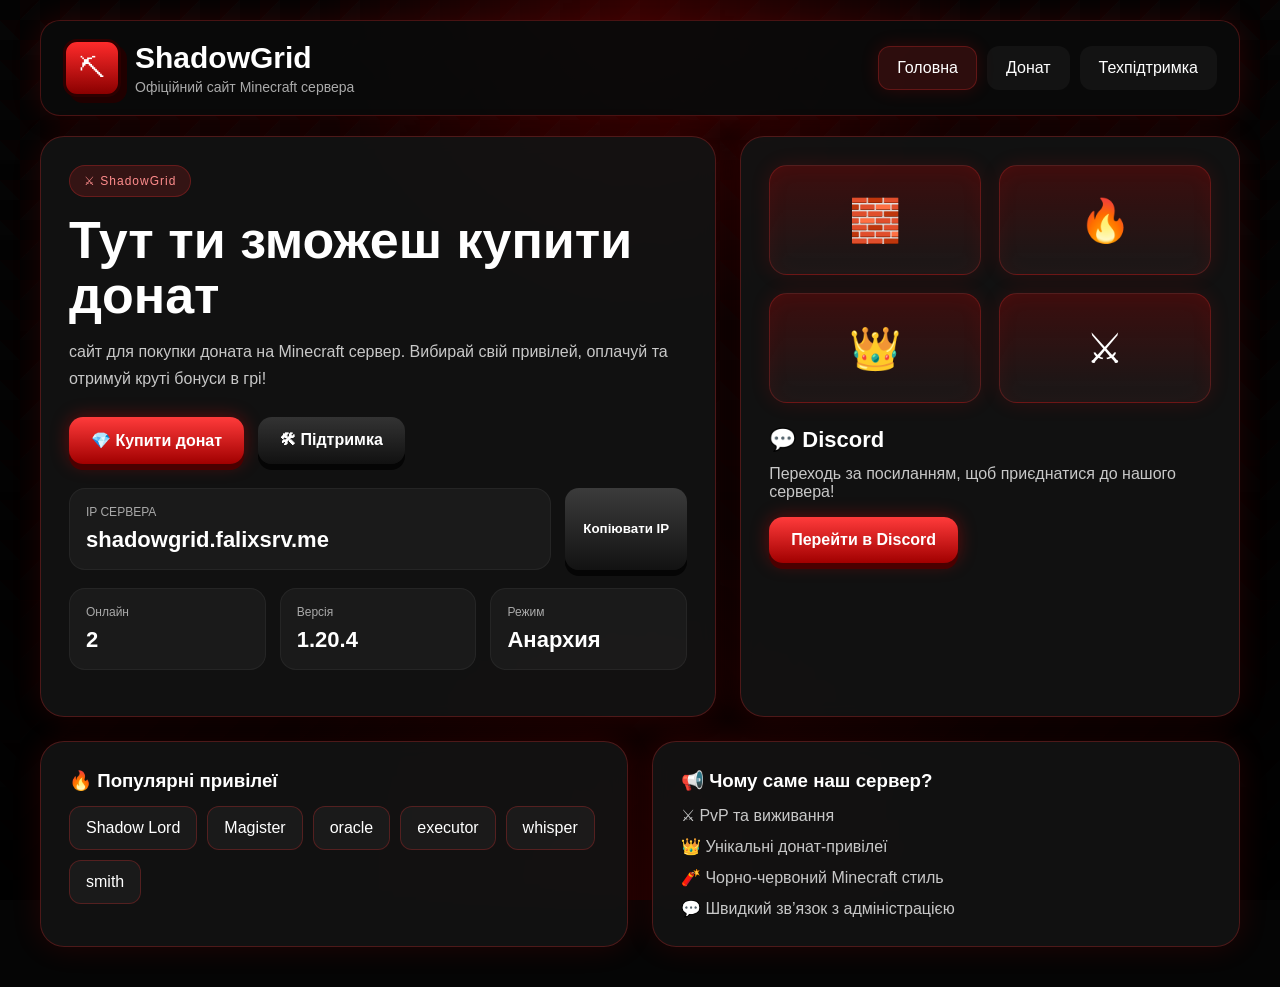
==== Index.html @ 25885146 "Add files via upload" ====
<!DOCTYPE html>
<html lang="uk">
<head>
  <meta charset="UTF-8" />

  <!-- Адаптация под телефон -->
  <meta name="viewport" content="width=device-width, initial-scale=1.0" />

  <!-- Название вкладки -->
  <title>ShadowGrid | Головна</title>

  <!-- Подключение стилей -->
  <link rel="stylesheet" href="style.css" />
</head>
<body>
  <!-- Pixel-фон -->
  <div class="pixel-bg"></div>

  <!-- Затемнение поверх фона -->
  <div class="overlay"></div>

  <!-- Шапка сайта -->
  <header class="header">
    <!-- Лого и название -->
    <div class="logo-box">
      <div class="logo-icon">⛏</div>
      <div>
        <h1>ShadowGrid</h1>
        <p>Офіційний сайт Minecraft сервера</p>
      </div>
    </div>

    <!-- Верхнее меню -->
    <nav class="nav">
      <a class="active" href="Home.html">Головна</a>
      <a href="Donate.html">Донат</a>
      <a href="Teh.html">Техпідтримка</a>
    </nav>
  </header>

  <!-- Основной контейнер -->
  <main class="container">
    <!-- Главный блок -->
    <section class="hero">
      <!-- Левая часть -->
      <div class="hero-left panel">
        <!-- Маленькая подпись -->
        <span class="badge">⚔ ShadowGrid</span>

        <!-- Главный заголовок -->
        <h2>Тут ти зможеш купити донат</h2>

        <!-- Описание -->
        <p>
          сайт для покупки доната на Minecraft сервер. Вибирай свій привілей, оплачуй та отримуй круті бонуси в грі!    
        </p>

        <!-- Кнопки -->
        <div class="hero-buttons">
          <a class="btn btn-red" href="Donate.html">💎 Купити донат</a>
          <a class="btn btn-dark" href="Teh.html">🛠 Підтримка</a>
        </div>

        <!-- Блок с IP -->
        <div class="info-grid">
          <div class="info-box">
            <span>IP СЕРВЕРА</span>

            <!-- МЕНЯТЬ IP СЕРВЕРА ЗДЕСЬ -->
            <strong id="server-ip">shadowgrid.falixsrv.me</strong>
          </div>

          <!-- Кнопка копирования IP -->
          <button class="btn btn-small" onclick="copyIp()">Копіювати IP</button>
        </div>

        <!-- Блок статуса -->
        <div class="status-grid">
          <div class="status-box">
            <span>Онлайн</span>

            <!-- Этот id нужен для script.js -->
            <strong id="players-online">0</strong>
          </div>

          <div class="status-box">
            <span>Версія</span>
            <strong>1.20.4</strong>
          </div>

          <div class="status-box">
            <span>Режим</span>
            <strong>Анархия</strong>
          </div>
        </div>
      </div>

      <!-- Правая часть -->
      <div class="hero-right panel">
        <!-- Декоративные блоки -->
        <div class="pixel-scene">
          <div class="mc-card animate-float">🧱</div>
          <div class="mc-card animate-float delay-1">🔥</div>
          <div class="mc-card animate-float delay-2">👑</div>
          <div class="mc-card animate-float delay-3">⚔</div>
        </div>

        <!-- Discord блок -->
        <div class="discord-widget">
          <h3>💬 Discord</h3>
          <p>Переходь за посиланням, щоб приєднатися до нашого сервера!</p>

          <!-- МЕНЯТЬ ССЫЛКУ DISCORD ЗДЕСЬ --> 
          <a class="btn btn-red" href="https://discord.gg/ngbp6jwStZ" target="_blank">Перейти в Discord</a>
        </div>
      </div>
    </section>

    <!-- Нижние блоки -->
    <section class="home-bottom">
      <!-- Популярные донаты -->
      <div class="panel">
        <h3>🔥 Популярні привілеї</h3>
        <div class="rank-row">
          <!-- Эти ссылки передают название доната на страницу оплаты -->
          <a href="AcceptDonate.html?rank=Shadow%20Lord">Shadow Lord</a>
          <a href="AcceptDonate.html?rank=Magister">Magister</a>
          <a href="AcceptDonate.html?rank=oracle">oracle</a>
          <a href="AcceptDonate.html?rank=executor">executor</a>
          <a href="AcceptDonate.html?rank=whisper">whisper</a>
          <a href="AcceptDonate.html?rank=smith">smith</a>
        </div>
      </div>

      <!-- Описание проекта -->
      <div class="panel">
        <h3>📢 Чому саме наш сервер?</h3>
        <ul class="feature-list">
          <li>⚔ PvP та виживання</li>
          <li>👑 Унікальні донат-привілеї</li>
          <li>🧨 Чорно-червоний Minecraft стиль</li>
          <li>💬 Швидкий зв’язок з адміністрацією</li>
        </ul>
      </div>
    </section>
  </main>

  <!-- Всплывающее сообщение -->
  <div id="toast" class="toast">IP скопійовано!</div>

  <!-- Экран перехода между страницами -->
  <div id="page-transition"></div>

  <!-- Подключение JS -->
  <script src="script.js"></script>
</body>
</html>
---- style.css ----
/* =========================
   1. СБРОС СТИЛЕЙ
========================= */
* {
  margin: 0;
  padding: 0;
  box-sizing: border-box;
}

/* =========================
   2. ОСНОВНЫЕ ЦВЕТА САЙТА
   Тут можно менять палитру
========================= */
:root {
  --bg-dark: #090909;
  --bg-panel: rgba(20, 20, 20, 0.88);
  --red: #ff2b2b;
  --red-dark: #8a0000;
  --red-soft: rgba(255, 43, 43, 0.15);
  --white: #ffffff;
  --gray: #c8c8c8;
  --border: rgba(255, 50, 50, 0.25);
}

/* =========================
   3. ОСНОВА СТРАНИЦЫ
========================= */
body {
  font-family: Arial, sans-serif;
  color: var(--white);
  min-height: 100vh;
  background: #050505;
  overflow-x: hidden;
  position: relative;
}

/* =========================
   4. PIXEL ФОН
========================= */
.pixel-bg {
  position: fixed;
  inset: 0;
  z-index: -3;
  background:
    linear-gradient(45deg, rgba(255,255,255,0.02) 25%, transparent 25%),
    linear-gradient(-45deg, rgba(255,255,255,0.02) 25%, transparent 25%),
    linear-gradient(45deg, transparent 75%, rgba(255,0,0,0.03) 75%),
    linear-gradient(-45deg, transparent 75%, rgba(255,0,0,0.03) 75%);
  background-size: 40px 40px;
  background-position: 0 0, 0 20px, 20px -20px, -20px 0px;
}

/* Затемнение */
.overlay {
  position: fixed;
  inset: 0;
  z-index: -2;
  background:
    radial-gradient(circle at top, rgba(255,0,0,0.18), transparent 30%),
    radial-gradient(circle at bottom, rgba(120,0,0,0.18), transparent 35%),
    linear-gradient(180deg, rgba(0,0,0,0.3), rgba(0,0,0,0.85));
}

/* =========================
   5. ОБЩИЙ КОНТЕЙНЕР
========================= */
.container {
  width: min(1200px, calc(100% - 30px));
  margin: 0 auto 40px;
}

/* =========================
   6. ШАПКА
========================= */
.header {
  width: min(1200px, calc(100% - 30px));
  margin: 20px auto;
  padding: 18px 22px;
  background: rgba(10, 10, 10, 0.92);
  border: 1px solid var(--border);
  border-radius: 20px;
  box-shadow: 0 0 30px rgba(255, 0, 0, 0.15);
  display: flex;
  justify-content: space-between;
  align-items: center;
  gap: 20px;
  flex-wrap: wrap;
}

/* Лого */
.logo-box {
  display: flex;
  align-items: center;
  gap: 14px;
}

/* Иконка лого */
.logo-icon {
  width: 58px;
  height: 58px;
  display: grid;
  place-items: center;
  font-size: 26px;
  background: linear-gradient(180deg, var(--red), var(--red-dark));
  border: 3px solid #2d0000;
  box-shadow: 6px 6px 0 #200000;
  border-radius: 14px;
}

.logo-box h1 {
  font-size: 30px;
  margin-bottom: 4px;
}

.logo-box p {
  color: #aaaaaa;
  font-size: 14px;
}

/* Меню */
.nav {
  display: flex;
  flex-wrap: wrap;
  gap: 10px;
}

.nav a {
  text-decoration: none;
  color: var(--white);
  padding: 12px 18px;
  border-radius: 12px;
  background: rgba(255,255,255,0.04);
  border: 1px solid transparent;
  transition: 0.25s;
}

.nav a:hover,
.nav a.active {
  background: var(--red-soft);
  border-color: var(--border);
  box-shadow: 0 0 18px rgba(255, 0, 0, 0.16);
}

/* =========================
   7. ОБЩИЕ КАРТОЧКИ
========================= */
.panel {
  background: var(--bg-panel);
  border: 1px solid var(--border);
  border-radius: 24px;
  box-shadow: 0 0 30px rgba(255, 0, 0, 0.12);
  padding: 28px;
  backdrop-filter: blur(10px);
}

.badge {
  display: inline-block;
  margin-bottom: 16px;
  padding: 8px 14px;
  border-radius: 999px;
  background: var(--red-soft);
  border: 1px solid var(--border);
  color: #ff8d8d;
  font-size: 12px;
  letter-spacing: 1px;
}

/* =========================
   8. ГЛАВНАЯ СТРАНИЦА
========================= */
.hero {
  display: grid;
  grid-template-columns: 1.15fr 0.85fr;
  gap: 24px;
}

.hero-left h2 {
  font-size: clamp(30px, 5vw, 52px);
  line-height: 1.05;
  margin-bottom: 16px;
}

.hero-left p {
  color: var(--gray);
  line-height: 1.7;
  margin-bottom: 24px;
  font-size: 16px;
}

.hero-buttons {
  display: flex;
  gap: 14px;
  flex-wrap: wrap;
  margin-bottom: 24px;
}

/* Блок IP и статуса */
.info-grid,
.status-grid {
  display: flex;
  gap: 14px;
  flex-wrap: wrap;
  margin-bottom: 18px;
}

.info-box,
.status-box {
  flex: 1;
  min-width: 180px;
  background: rgba(255,255,255,0.04);
  border: 1px solid rgba(255,255,255,0.05);
  border-radius: 16px;
  padding: 16px;
}

.info-box span,
.status-box span {
  display: block;
  color: #a9a9a9;
  font-size: 12px;
  margin-bottom: 8px;
}

.info-box strong,
.status-box strong {
  font-size: 22px;
}

/* Декоративные блоки справа */
.pixel-scene {
  display: grid;
  grid-template-columns: repeat(2, 1fr);
  gap: 18px;
  margin-bottom: 24px;
}

.mc-card {
  min-height: 110px;
  border-radius: 18px;
  display: grid;
  place-items: center;
  font-size: 42px;
  background: linear-gradient(180deg, rgba(255,0,0,0.18), rgba(255,255,255,0.03));
  border: 1px solid var(--border);
  box-shadow: inset 0 0 20px rgba(255,0,0,0.08), 0 0 20px rgba(255,0,0,0.12);
}

.discord-widget h3 {
  margin-bottom: 12px;
  font-size: 22px;
}

.discord-widget p {
  color: var(--gray);
  margin-bottom: 16px;
}

/* Нижние блоки на главной */
.home-bottom {
  display: grid;
  grid-template-columns: 1fr 1fr;
  gap: 24px;
  margin-top: 24px;
}

.rank-row {
  display: flex;
  flex-wrap: wrap;
  gap: 10px;
  margin-top: 14px;
}

.rank-row a {
  text-decoration: none;
  color: white;
  padding: 12px 16px;
  border-radius: 12px;
  background: rgba(255,255,255,0.04);
  border: 1px solid var(--border);
  transition: 0.2s;
}

.rank-row a:hover {
  transform: translateY(-2px);
  background: var(--red-soft);
}

.feature-list {
  list-style: none;
  margin-top: 14px;
  display: grid;
  gap: 12px;
  color: var(--gray);
}

/* =========================
   9. КНОПКИ
========================= */
.btn {
  display: inline-flex;
  justify-content: center;
  align-items: center;
  text-decoration: none;
  color: var(--white);
  font-weight: 700;
  border-radius: 14px;
  padding: 14px 22px;
  transition: 0.2s;
  position: relative;
  top: 0;
}

.btn:hover {
  top: -2px;
}

.btn:active {
  top: 2px;
}

.btn-red {
  background: linear-gradient(180deg, #ff3b3b, #a10000);
  box-shadow: 0 6px 0 #4a0000, 0 0 18px rgba(255,0,0,0.35);
}

.btn-dark {
  background: linear-gradient(180deg, #333333, #111111);
  box-shadow: 0 6px 0 #050505;
}

.btn-small {
  border: none;
  cursor: pointer;
  background: linear-gradient(180deg, #3b3b3b, #121212);
  box-shadow: 0 6px 0 #050505;
  color: white;
  padding: 14px 18px;
  border-radius: 14px;
  font-weight: bold;
}

.full {
  width: 100%;
}

/* =========================
   10. СТРАНИЦА DONATE
========================= */
.page-head {
  margin-bottom: 24px;
}

.center {
  text-align: center;
}

.page-head h2 {
  font-size: 40px;
  margin-bottom: 10px;
}

.page-head p {
  color: var(--gray);
}

.donate-grid {
  display: grid;
  grid-template-columns: repeat(3, 1fr);
  gap: 22px;
}

.donate-card {
  text-align: center;
  transition: 0.25s;
  position: relative;
  overflow: hidden;
}

.donate-card:hover {
  transform: translateY(-8px) scale(1.01);
  box-shadow: 0 0 34px rgba(255, 0, 0, 0.22);
}

.rank-mark {
  display: inline-block;
  margin-bottom: 14px;
  padding: 8px 12px;
  border-radius: 10px;
  background: rgba(255,255,255,0.05);
  color: #ff9999;
  font-size: 12px;
  border: 1px solid var(--border);
}

.donate-card h3 {
  font-size: 30px;
  margin-bottom: 12px;
}

.donate-card p {
  color: var(--gray);
  min-height: 48px;
  margin-bottom: 16px;
}

.price {
  margin-bottom: 20px;
  font-size: 20px;
}

.price span {
  color: #ff7a7a;
  font-weight: bold;
}

.best {
  border-color: rgba(255, 70, 70, 0.4);
  box-shadow: 0 0 40px rgba(255, 0, 0, 0.24);
}

/* =========================
   11. СТРАНИЦА ОПЛАТЫ
========================= */
.pay-grid {
  display: grid;
  grid-template-columns: 1fr 0.8fr;
  gap: 24px;
}

.selected-rank {
  font-size: 34px;
  color: #ff7d7d;
  margin: 10px 0 18px;
}

.pay-list {
  list-style: none;
  display: grid;
  gap: 12px;
  margin-bottom: 24px;
  color: var(--gray);
}

/* QR блок */
.qr-panel {
  text-align: center;
}

.qr-wrap {
  width: 260px;
  height: 260px;
  margin: 20px auto;
  display: flex;
  justify-content: center;
  align-items: center;
  overflow: hidden;
  background: #ffffff;
  border-radius: 12px;
  padding: 10px;
}

.qr-image {
  width: 100%;
  height: 100%;
  object-fit: contain;
  display: block;
}

.qr-placeholder {
  width: 250px;
  height: 250px;
  margin: 18px auto;
  border: 3px dashed rgba(255, 60, 60, 0.5);
  border-radius: 20px;
  display: grid;
  place-items: center;
  font-size: 44px;
  color: #ff6c6c;
  background: rgba(255,255,255,0.03);
}

/* =========================
   12. СТРАНИЦА ПОДДЕРЖКИ
========================= */
.support-grid {
  margin-top: 24px;
  display: grid;
  grid-template-columns: repeat(3, 1fr);
  gap: 20px;
}

.support-card h3 {
  margin-bottom: 10px;
}

.support-card p {
  color: var(--gray);
}

/* =========================
   13. TOAST
========================= */
.toast {
  position: fixed;
  right: 24px;
  bottom: 24px;
  background: linear-gradient(180deg, #d71919, #890000);
  color: white;
  padding: 14px 18px;
  border-radius: 12px;
  box-shadow: 0 0 20px rgba(255,0,0,0.3);
  opacity: 0;
  pointer-events: none;
  transition: 0.25s;
}

.toast.show {
  opacity: 1;
}

/* =========================
   14. АНИМАЦИЯ КАРТОЧЕК
========================= */
.animate-float {
  animation: float 2.7s ease-in-out infinite;
}

.delay-1 { animation-delay: 0.4s; }
.delay-2 { animation-delay: 0.8s; }
.delay-3 { animation-delay: 1.2s; }

@keyframes float {
  0%, 100% { transform: translateY(0px); }
  50% { transform: translateY(-10px); }
}

/* =========================
   15. ПЕРЕХОД МЕЖДУ СТРАНИЦАМИ
========================= */
#page-transition {
  position: fixed;
  inset: 0;
  background:
    linear-gradient(180deg, rgba(10,10,10,0.92), rgba(0,0,0,0.98)),
    radial-gradient(circle at center, rgba(255,0,0,0.18), transparent 45%);
  z-index: 99999;
  pointer-events: none;
  opacity: 0;
  transform: scale(1.06);
  transition: opacity 0.45s ease, transform 0.45s ease;
}

#page-transition.active {
  opacity: 1;
  transform: scale(1);
}

body {
  animation: pageAppear 0.45s ease;
}

@keyframes pageAppear {
  from {
    opacity: 0;
    transform: scale(0.985);
    filter: blur(8px);
  }
  to {
    opacity: 1;
    transform: scale(1);
    filter: blur(0);
  }
}

/* =========================
   16. АДАПТАЦИЯ ПОД ТЕЛЕФОН
========================= */
@media (max-width: 980px) {
  .hero,
  .home-bottom,
  .donate-grid,
  .pay-grid,
  .support-grid {
    grid-template-columns: 1fr;
  }
}

@media (max-width: 640px) {
  .panel {
    padding: 20px;
  }

  .logo-box h1 {
    font-size: 24px;
  }

  .page-head h2 {
    font-size: 30px;
  }
}
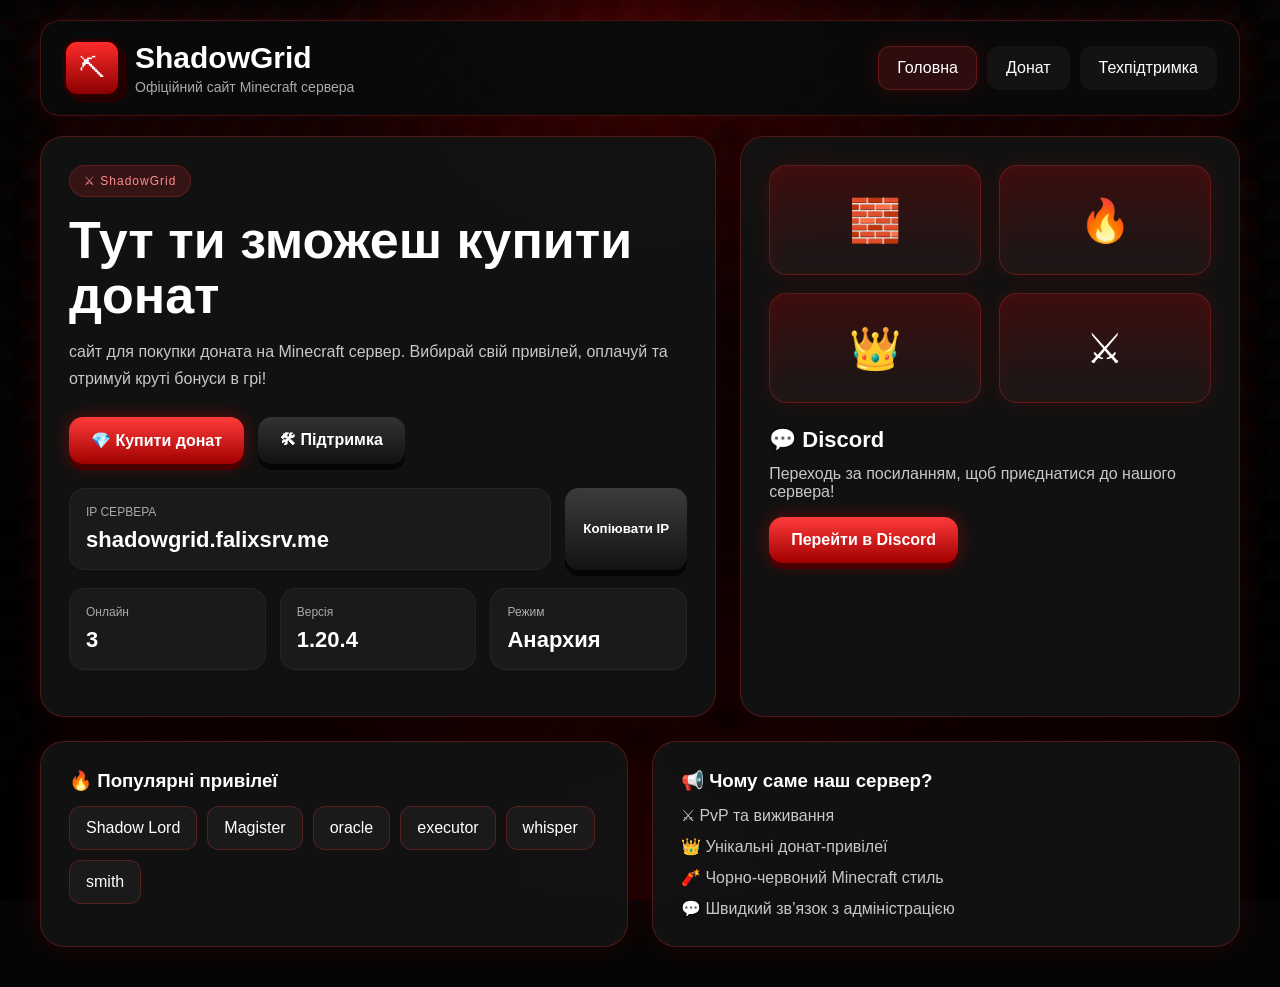
==== commit 3dd365c6: "Update Index.html" ====
--- a/Index.html
+++ b/Index.html
@@ -32,7 +32,7 @@
 
     <!-- Верхнее меню -->
     <nav class="nav">
-      <a class="active" href="Home.html">Головна</a>
+      <a class="active" href="Index.html">Головна</a>
       <a href="Donate.html">Донат</a>
       <a href="Teh.html">Техпідтримка</a>
     </nav>
@@ -154,4 +154,5 @@
   <!-- Подключение JS -->
   <script src="script.js"></script>
 </body>
-</html>+
+</html>
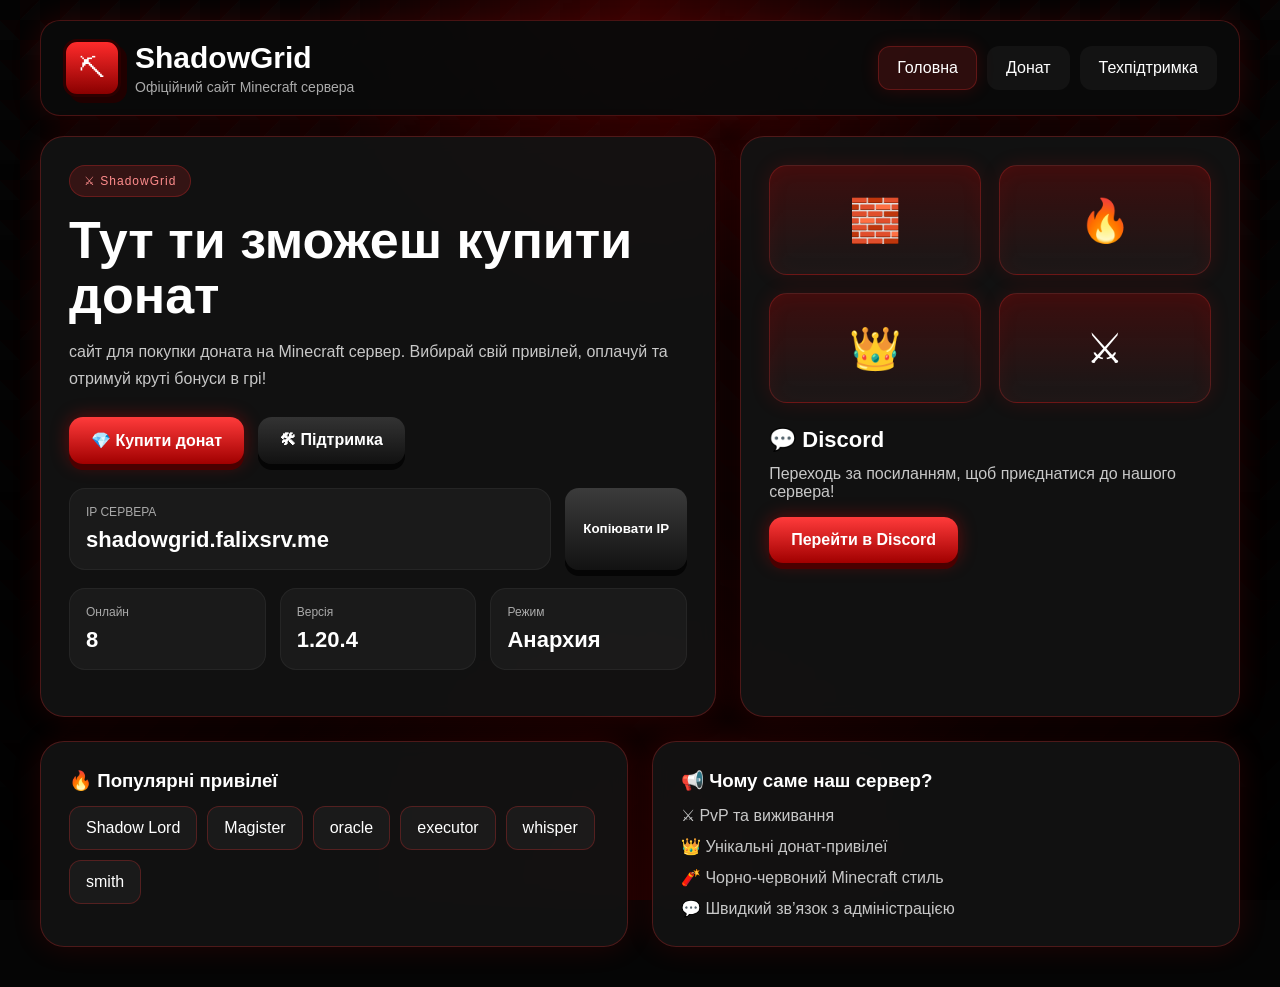
==== commit a094d2f3: "Fix HTML structure and update links" ====
--- a/Index.html
+++ b/Index.html
@@ -32,7 +32,7 @@
 
     <!-- Верхнее меню -->
     <nav class="nav">
-      <a class="active" href="Index.html">Головна</a>
+      <a class="active" href="index.html">Головна</a>
       <a href="Donate.html">Донат</a>
       <a href="Teh.html">Техпідтримка</a>
     </nav>
@@ -156,3 +156,4 @@
 </body>
 
 </html>
+
